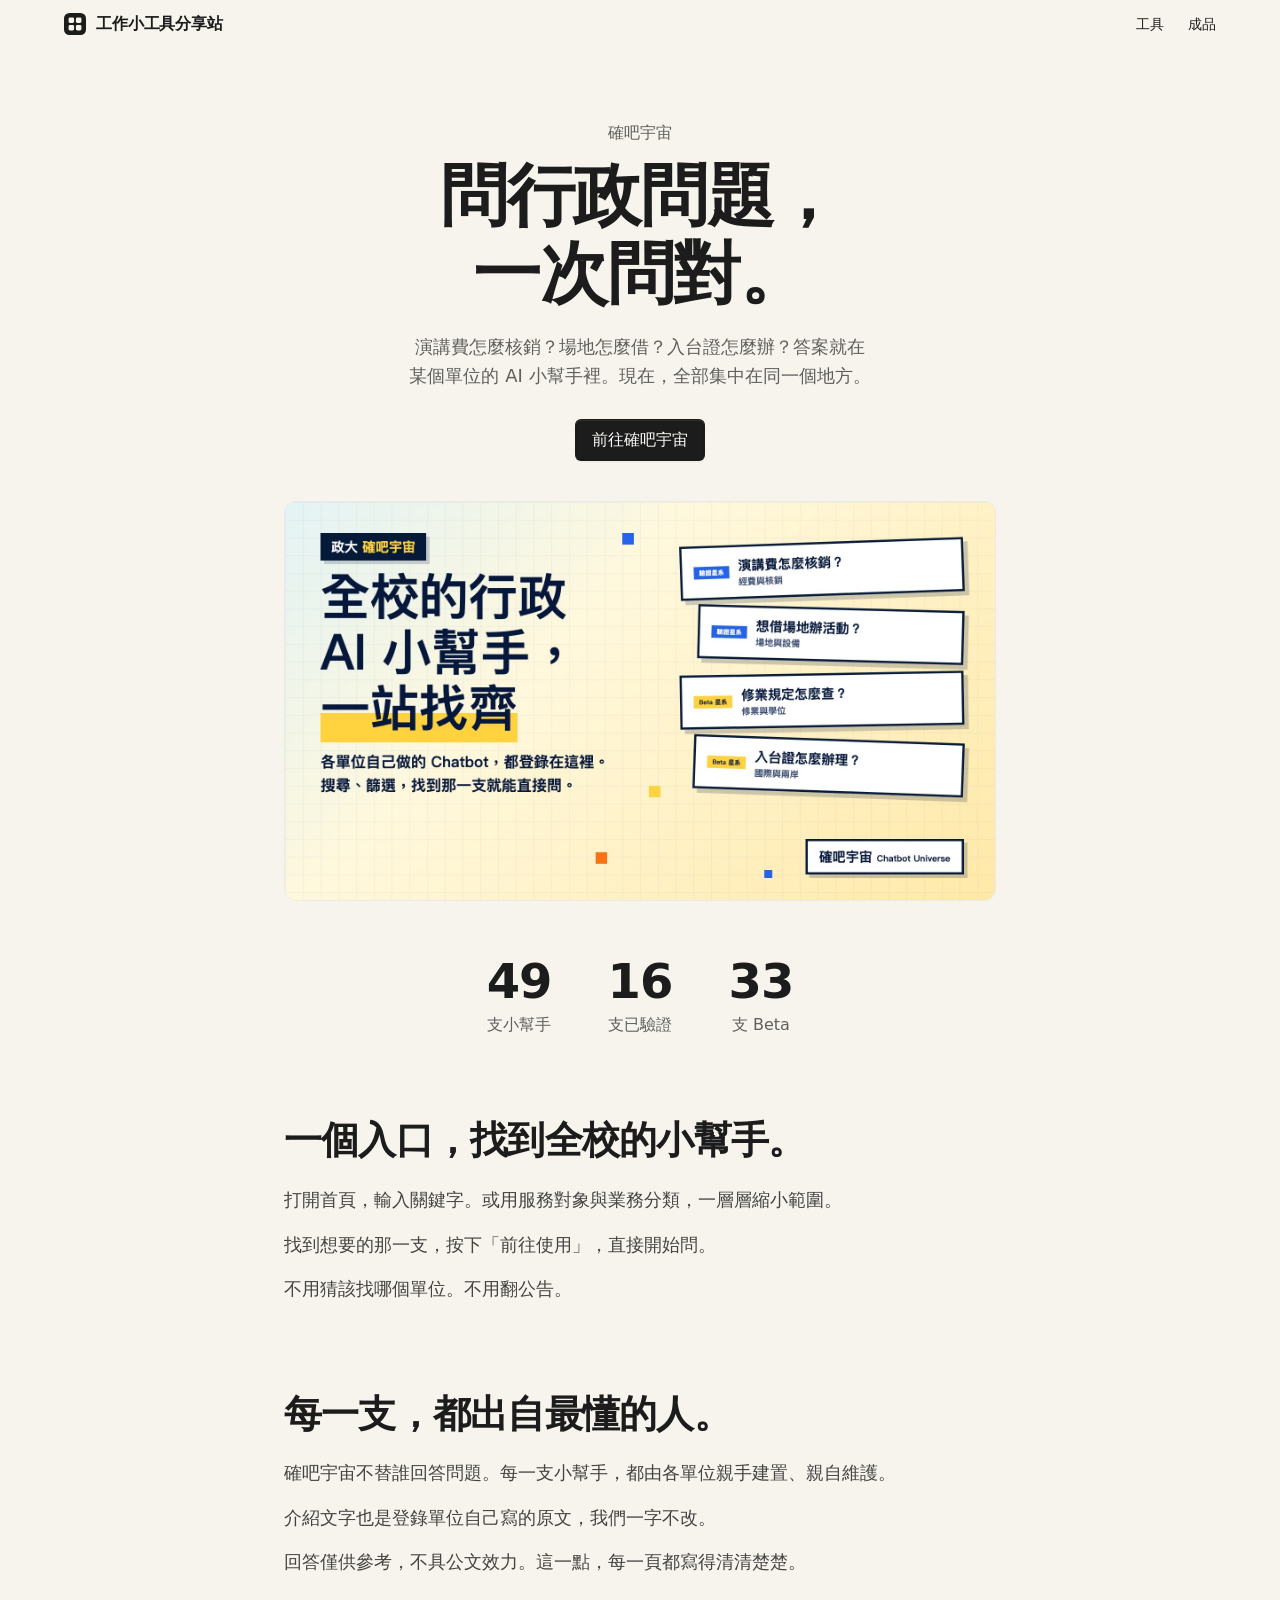
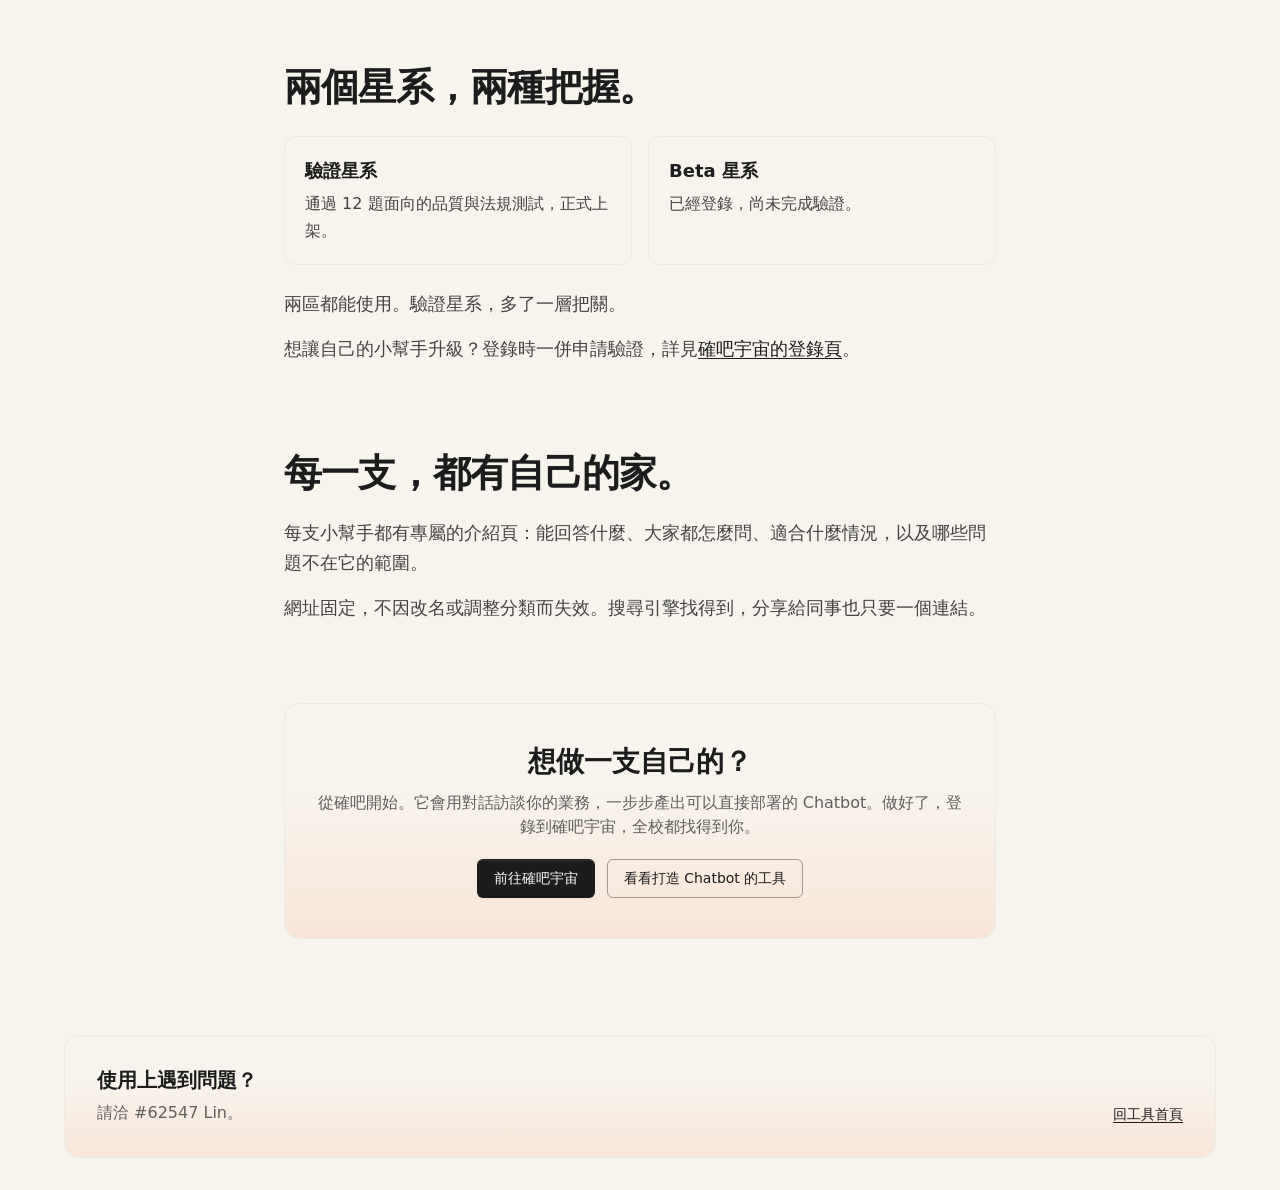
==== articles/queba-universe.html @ 94aa858b "Initial site: tool hub with showcase and articles Co-Authored-By: Claude Sonnet 5.5 <noreply@anthrop" ====
<!DOCTYPE html>
<html lang="zh-Hant-TW">
<head>
<meta charset="utf-8">
<meta name="viewport" content="width=device-width, initial-scale=1">
<title>確吧宇宙：問行政問題，一次問對</title>
<meta name="description" content="各單位做的行政 AI 小幫手，集中在同一個入口。搜尋、篩選，找到就能直接問。">
<meta name="theme-color" content="#f7f4ed">
<meta property="og:title" content="確吧宇宙：問行政問題，一次問對">
<meta property="og:description" content="各單位做的行政 AI 小幫手，集中在同一個入口。">
<meta property="og:image" content="../assets/queba-universe.jpg">
<link rel="icon" href="data:image/svg+xml,%3Csvg xmlns='http://www.w3.org/2000/svg' viewBox='0 0 32 32'%3E%3Crect width='32' height='32' rx='8' fill='%231c1c1c'/%3E%3Cg fill='%23f7f4ed'%3E%3Crect x='7' y='7' width='7' height='7' rx='2'/%3E%3Crect x='18' y='7' width='7' height='7' rx='2'/%3E%3Crect x='7' y='18' width='7' height='7' rx='2'/%3E%3Crect x='18' y='18' width='7' height='7' rx='2'/%3E%3C/g%3E%3C/svg%3E">
<link rel="stylesheet" href="../assets/style.css">
</head>
<body>
<header class="nav" id="nav">
  <div class="nav-in">
    <a class="brand" href="../index.html" aria-label="回到工具首頁">
      <svg viewBox="0 0 24 24" aria-hidden="true"><rect width="24" height="24" rx="6" fill="#1c1c1c"/><g fill="#f7f4ed"><rect x="5" y="5" width="6" height="6" rx="1.6"/><rect x="13" y="5" width="6" height="6" rx="1.6"/><rect x="5" y="13" width="6" height="6" rx="1.6"/><rect x="13" y="13" width="6" height="6" rx="1.6"/></g></svg>
      <span id="siteName">工作小工具分享站</span>
    </a>
    <nav class="nav-links" aria-label="頁面導覽">
      <a href="../index.html#tools">工具</a>
      <a href="../index.html#showcase">成品</a>
    </nav>
  </div>
</header>

<main class="art">
  <section class="art-hero">
    <p class="eyebrow">確吧宇宙</p>
    <h1>問行政問題，<br>一次問對。</h1>
    <p class="lead">演講費怎麼核銷？場地怎麼借？入台證怎麼辦？答案就在某個單位的 AI 小幫手裡。現在，全部集中在同一個地方。</p>
    <div class="btns">
      <a class="btn btn-primary btn-lg" data-track="open_universe" href="https://alifina-lin.github.io/chatbot-generator/" target="_blank" rel="noopener noreferrer">前往確吧宇宙</a>
    </div>
    <img class="art-img" src="../assets/queba-universe.jpg" width="1600" height="900" alt="確吧宇宙首頁示意：四張問題卡片，標示驗證星系與 Beta 星系。">
    <ul class="nums" aria-label="確吧宇宙現況">
      <li><b>49</b><span>支小幫手</span></li>
      <li><b>16</b><span>支已驗證</span></li>
      <li><b>33</b><span>支 Beta</span></li>
    </ul>
  </section>

  <section class="sec">
    <h2>一個入口，找到全校的小幫手。</h2>
    <p>打開首頁，輸入關鍵字。或用服務對象與業務分類，一層層縮小範圍。</p>
    <p>找到想要的那一支，按下「前往使用」，直接開始問。</p>
    <p>不用猜該找哪個單位。不用翻公告。</p>
  </section>

  <section class="sec">
    <h2>每一支，都出自最懂的人。</h2>
    <p>確吧宇宙不替誰回答問題。每一支小幫手，都由各單位親手建置、親自維護。</p>
    <p>介紹文字也是登錄單位自己寫的原文，我們一字不改。</p>
    <p>回答僅供參考，不具公文效力。這一點，每一頁都寫得清清楚楚。</p>
  </section>

  <section class="sec">
    <h2>兩個星系，兩種把握。</h2>
    <div class="pair">
      <div><strong>驗證星系</strong><p>通過 12 題面向的品質與法規測試，正式上架。</p></div>
      <div><strong>Beta 星系</strong><p>已經登錄，尚未完成驗證。</p></div>
    </div>
    <p>兩區都能使用。驗證星系，多了一層把關。</p>
    <p>想讓自己的小幫手升級？登錄時一併申請驗證，詳見<a href="https://alifina-lin.github.io/chatbot-generator/" target="_blank" rel="noopener noreferrer">確吧宇宙的登錄頁</a>。</p>
  </section>

  <section class="sec">
    <h2>每一支，都有自己的家。</h2>
    <p>每支小幫手都有專屬的介紹頁：能回答什麼、大家都怎麼問、適合什麼情況，以及哪些問題不在它的範圍。</p>
    <p>網址固定，不因改名或調整分類而失效。搜尋引擎找得到，分享給同事也只要一個連結。</p>
  </section>

  <section class="art-end">
    <h2>想做一支自己的？</h2>
    <p>從確吧開始。它會用對話訪談你的業務，一步步產出可以直接部署的 Chatbot。做好了，登錄到確吧宇宙，全校都找得到你。</p>
    <div class="btns">
      <a class="btn btn-primary" data-track="open_universe" href="https://alifina-lin.github.io/chatbot-generator/" target="_blank" rel="noopener noreferrer">前往確吧宇宙</a>
      <a class="btn btn-ghost" href="../index.html#tools">看看打造 Chatbot 的工具</a>
    </div>
  </section>
</main>

<footer class="foot" id="contact">
  <div class="foot-card">
    <div>
      <h2>使用上遇到問題？</h2>
      <p id="contactLine"></p>
    </div>
    <div class="foot-r"><a href="../index.html">回工具首頁</a></div>
  </div>
</footer>

<script>
(() => {
  'use strict';
  fetch('../tools.json', { cache: 'no-cache' }).then((r) => r.json()).then((data) => {
    const site = data.site || {};
    if (site.contact) document.getElementById('contactLine').textContent = '請洽 ' + site.contact + '。';
    const id = site.ga4_measurement_id || '';
    if (!/^G-[A-Z0-9]{6,}$/i.test(id)) return;
    const s = document.createElement('script');
    s.async = true;
    s.src = 'https://www.googletagmanager.com/gtag/js?id=' + encodeURIComponent(id);
    document.head.appendChild(s);
    window.dataLayer = window.dataLayer || [];
    window.gtag = function () { window.dataLayer.push(arguments); };
    window.gtag('js', new Date());
    window.gtag('config', id);
    document.querySelectorAll('[data-track]').forEach((a) =>
      a.addEventListener('click', () => window.gtag('event', a.dataset.track, { page: 'queba-universe' })));
  }).catch(() => {});
})();
</script>
</body>
</html>
---- assets/style.css ----
/* ---------- Tokens (from DESIGN-lovable.md) ---------- */
:root{
  --cream:#f7f4ed;
  --ink:#1c1c1c;
  --paper:#fcfbf8;
  --muted:#5f5f5d;
  --body:rgba(28,28,28,.82);
  --line:#eceae4;
  --line-strong:rgba(28,28,28,.4);
  --tint:rgba(28,28,28,.04);
  --ring:rgba(59,130,246,.5);
  --focus-shadow:rgba(0,0,0,.1) 0 4px 12px;
  --inset:rgba(0,0,0,0) 0 0 0 0, rgba(0,0,0,0) 0 0 0 0, rgba(255,255,255,.2) 0 .5px 0 0 inset, rgba(0,0,0,.2) 0 0 0 .5px inset, rgba(0,0,0,.05) 0 1px 2px 0;
  /* Camera Plain 是 Lovable 自家字型，這裡改用支援繁體中文的系統字型 */
  --font:"PingFang TC","Noto Sans TC","Microsoft JhengHei","Heiti TC",ui-sans-serif,system-ui,-apple-system,"Segoe UI",sans-serif;
  --wrap:1200px;
  --gap-section:80px;
}
*{box-sizing:border-box}
html{scroll-padding-top:72px}
@media (prefers-reduced-motion:no-preference){html{scroll-behavior:smooth}}
body{margin:0;background:var(--cream);color:var(--ink);font:400 16px/1.5 var(--font);-webkit-font-smoothing:antialiased}
[hidden]{display:none!important}
a{color:var(--ink);text-decoration:underline;text-underline-offset:3px}
button{font:inherit;color:inherit}
:focus-visible{outline:2px solid var(--ring);outline-offset:2px}
.sr{position:absolute;width:1px;height:1px;overflow:hidden;clip:rect(0 0 0 0);white-space:nowrap}

/* ---------- Nav ---------- */
.nav{position:sticky;top:0;z-index:20;background:rgba(247,244,237,.9);-webkit-backdrop-filter:blur(8px);backdrop-filter:blur(8px);border-bottom:1px solid transparent;transition:border-color .2s}
.nav.scrolled{border-bottom-color:var(--line)}
.nav-in{max-width:var(--wrap);margin:0 auto;padding:12px 24px;display:flex;justify-content:space-between;align-items:center;gap:16px}
.brand{display:flex;align-items:center;gap:10px;font-weight:600;text-decoration:none;letter-spacing:-.01em}
.brand svg{width:22px;height:22px;flex:none}
.nav-links{display:flex;gap:24px;font-size:14px}
.nav-links a{text-decoration:none}
.nav-links a:hover{text-decoration:underline}

/* ---------- Hero ---------- */
.hero{position:relative;isolation:isolate;overflow:hidden;padding:96px 24px 32px;text-align:center}
.hero::before{content:"";position:absolute;inset:-20% -10% 0;z-index:-1;
  background:
    radial-gradient(45% 50% at 18% 28%, rgba(255,150,130,.28), rgba(255,150,130,.10) 45%, transparent 100%),
    radial-gradient(42% 48% at 82% 20%, rgba(255,196,110,.26), rgba(255,196,110,.09) 45%, transparent 100%),
    radial-gradient(50% 55% at 55% 70%, rgba(140,170,255,.18), rgba(140,170,255,.06) 50%, transparent 100%);
  -webkit-mask-image:linear-gradient(#000 40%, transparent 95%);mask-image:linear-gradient(#000 40%, transparent 95%)}
.hero h1{margin:0 auto;max-width:14em;font-size:clamp(1.875rem,1.2rem + 3.2vw,3.75rem);line-height:1.2;font-weight:600;letter-spacing:-.02em;text-wrap:balance}
.lead{margin:20px auto 0;max-width:30em;font-size:18px;line-height:1.6;color:var(--muted);text-wrap:balance}
.hero-cta{margin-top:32px}
.stats{display:flex;justify-content:center;flex-wrap:wrap;gap:24px 56px;margin-top:64px}
.stat-n{font-size:48px;line-height:1;font-weight:600;letter-spacing:-.02em}
.stat-l{margin-top:8px;color:var(--muted)}

/* ---------- Buttons ---------- */
.btn{display:inline-flex;align-items:center;gap:6px;padding:8px 16px;border-radius:6px;font-size:14px;line-height:1.5;text-decoration:none;cursor:pointer;border:1px solid transparent;transition:opacity .15s,box-shadow .15s,border-color .15s}
.btn:active{opacity:.8}
.btn:focus-visible{box-shadow:var(--focus-shadow)}
.btn-primary{background:var(--ink);color:var(--paper);box-shadow:var(--inset)}
.btn-ghost{background:transparent;color:var(--ink);border-color:var(--line-strong)}
.btn-lg{font-size:16px}
.btn-text{padding:8px 4px;background:none;border:0;color:var(--ink);text-decoration:underline;text-underline-offset:3px}
.btn-text svg{width:14px;height:14px;transition:transform .2s}
.btn-text[aria-expanded="true"] svg{transform:rotate(180deg)}

/* ---------- Tools section ---------- */
.tools{max-width:var(--wrap);margin:0 auto;padding:0 24px}
.filters{display:grid;gap:12px}
.fgroup{display:flex;flex-wrap:wrap;align-items:center;gap:8px 16px}
.flabel{flex:none;min-width:2.5em;font-size:14px;color:var(--muted)}
.pills{display:flex;flex-wrap:wrap;gap:8px}
.pill{padding:6px 14px;border-radius:9999px;border:1px solid var(--line);background:var(--cream);font-size:14px;line-height:1.5;cursor:pointer;transition:border-color .15s,background .15s}
.pill:hover{border-color:var(--line-strong)}
.pill[aria-pressed="true"]{background:var(--ink);border-color:var(--ink);color:var(--paper);box-shadow:var(--inset)}
.pill .n{margin-left:6px;color:var(--muted)}
.pill[aria-pressed="true"] .n{color:rgba(252,251,248,.6)}
.resultbar{display:flex;justify-content:space-between;align-items:center;gap:16px;margin:28px 0 16px;min-height:32px;font-size:14px;color:var(--muted)}

.grid{display:grid;grid-template-columns:repeat(3,minmax(0,1fr));gap:20px;align-items:start}
.card{display:flex;flex-direction:column;padding:24px;background:var(--cream);border:1px solid var(--line);border-radius:12px;transition:border-color .15s}
.card:hover{border-color:var(--line-strong)}
.card-top{display:flex;justify-content:space-between;align-items:center;gap:12px;font-size:13px}
.tag{display:inline-flex;align-items:center;gap:6px;padding:2px 8px;border-radius:6px;background:var(--tint);color:var(--body)}
.tag svg{width:14px;height:14px;flex:none;fill:none;stroke:currentColor;stroke-width:1.6;stroke-linecap:round;stroke-linejoin:round}
.status{display:inline-flex;align-items:center;gap:6px;color:var(--muted)}
.dot{width:8px;height:8px;border-radius:50%;border:1.5px solid var(--ink)}
.dot.on{background:var(--ink)}
.card h3{margin:16px 0 8px;font-size:20px;line-height:1.25;font-weight:400}
.summary{margin:0;color:var(--muted);line-height:1.6}
.meta{display:grid;grid-template-columns:auto 1fr;gap:6px 12px;margin:16px 0 0;font-size:14px}
.meta dt{color:var(--muted)}
.meta dd{margin:0;color:var(--body)}
.note{margin:16px 0 0;padding:8px 12px;border-radius:8px;background:var(--tint);font-size:14px;color:var(--body)}
.actions{display:flex;flex-wrap:wrap;align-items:center;gap:8px;margin-top:20px}

.panel{display:grid;grid-template-rows:0fr;transition:grid-template-rows .25s ease}
.panel.open{grid-template-rows:1fr}
.panel>div{min-height:0;overflow:hidden}
.panel:not(.open)>div{visibility:hidden;transition:visibility 0s .25s}
.panel-in{margin-top:20px;padding-top:20px;border-top:1px solid var(--line)}
.plabel{margin:0 0 6px;font-size:14px;font-weight:600}
.panel-in p{margin:0;font-size:15px;line-height:1.6;color:var(--body)}
.panel-in ol{margin:0;padding-left:1.4em;font-size:15px;line-height:1.6;color:var(--body)}
.panel-in li+li{margin-top:6px}
.panel-in .block+.block{margin-top:20px}
.pmeta{display:grid;grid-template-columns:auto 1fr;gap:4px 12px;margin:20px 0 0;font-size:13px}
.pmeta dt{color:var(--muted)}
.pmeta dd{margin:0;color:var(--body)}

.empty{grid-column:1/-1;padding:48px 24px;border:1px dashed var(--line-strong);border-radius:12px;text-align:center;color:var(--muted)}
.empty p{margin:0 0 12px}
.error{max-width:36em;margin:0 auto;padding:32px;border:1px solid var(--line);border-radius:12px;line-height:1.6}
.error code{padding:1px 6px;border-radius:4px;background:var(--tint);font-size:14px}

/* ---------- Footer ---------- */
.foot{max-width:var(--wrap);margin:96px auto 32px;padding:0 24px}
.foot-card{display:flex;flex-wrap:wrap;justify-content:space-between;align-items:flex-end;gap:24px;padding:32px;border:1px solid var(--line);border-radius:16px;background:linear-gradient(180deg,var(--cream) 35%,rgba(255,190,160,.28) 100%)}
.foot h2{margin:0 0 8px;font-size:20px;line-height:1.25;font-weight:600}
.foot p{margin:0;color:var(--muted)}
.foot-r{font-size:14px;color:var(--muted);text-align:right}
.foot-r a{color:var(--ink)}

/* ---------- Responsive ---------- */
@media (max-width:1024px){
  .grid{grid-template-columns:repeat(2,minmax(0,1fr))}
}
@media (max-width:700px){
  :root{--gap-section:56px}
  .hero{padding:56px 20px 16px}
  .lead{font-size:16px}
  .stats{margin-top:48px;gap:20px 32px}
  .stat-n{font-size:40px}
  .tools,.foot{padding-left:20px;padding-right:20px}
  .nav-in{padding:12px 20px}
  .grid{grid-template-columns:minmax(0,1fr)}
  .foot{margin-top:64px}
  .foot-card{padding:24px}
  .foot-r{text-align:left}
}
@media (prefers-reduced-motion:reduce){
  *,*::before,*::after{transition:none!important}
}
.tools{margin-top:var(--gap-section)}

/* ---------- Showcase ---------- */
.showcase{max-width:var(--wrap);margin:var(--gap-section) auto 0;padding:0 24px}
.showcase h2{margin:0 0 8px;font-size:clamp(1.5rem,1.1rem + 1.6vw,2.25rem);line-height:1.25;font-weight:600;letter-spacing:-.02em}
.showcase .sub{margin:0 0 28px;color:var(--muted)}
.sgrid{display:grid;grid-template-columns:repeat(2,minmax(0,1fr));gap:20px}
.scard{position:relative;display:flex;flex-direction:column;background:var(--cream);border:1px solid var(--line);border-radius:12px;overflow:hidden;transition:border-color .15s}
.scard:hover{border-color:var(--line-strong)}
.scard img{display:block;width:100%;height:auto;aspect-ratio:16/9;object-fit:cover;background:var(--tint)}
.sbody{padding:20px 24px 24px}
.sbody h3{margin:0 0 6px;font-size:20px;line-height:1.3;font-weight:600}
.sbody h3 a{text-decoration:none}
.sbody h3 a::after{content:"";position:absolute;inset:0}
.sbody p{margin:0;color:var(--muted)}
.scard:focus-within{border-color:var(--line-strong)}
.scard a:focus-visible{outline:none}
.scard:focus-within{outline:2px solid var(--ring);outline-offset:2px}
@media (max-width:700px){.showcase{padding:0 20px}.sgrid{grid-template-columns:minmax(0,1fr)}}

/* ---------- Article ---------- */
.art{max-width:760px;margin:0 auto;padding:0 24px}
.art-hero{padding:72px 0 8px;text-align:center}
.art-hero .eyebrow{margin:0 0 12px;color:var(--muted)}
.art-hero h1{margin:0;font-size:clamp(2.25rem,1.4rem + 4vw,4.25rem);line-height:1.15;font-weight:600;letter-spacing:-.02em;text-wrap:balance}
.art-hero .lead{margin-top:20px}
.art-hero .btns{display:flex;flex-wrap:wrap;justify-content:center;gap:12px;margin-top:28px}
.art-img{display:block;width:100%;height:auto;aspect-ratio:16/9;object-fit:cover;margin:40px 0 0;border-radius:12px;border:1px solid var(--line)}
.nums{display:flex;flex-wrap:wrap;justify-content:center;gap:24px 56px;margin:56px 0 0;padding:0;list-style:none}
.nums b{display:block;font-size:48px;line-height:1;font-weight:600;letter-spacing:-.02em}
.nums span{display:block;margin-top:8px;color:var(--muted)}
.nums li{text-align:center}
.sec{padding:72px 0 0}
.sec h2{margin:0 0 20px;font-size:clamp(1.5rem,1.1rem + 1.8vw,2.375rem);line-height:1.25;font-weight:600;letter-spacing:-.02em;text-wrap:balance}
.sec p{margin:0 0 14px;font-size:18px;line-height:1.7;color:var(--body)}
.sec .pair{display:grid;grid-template-columns:repeat(2,minmax(0,1fr));gap:16px;margin:24px 0}
.sec .pair div{padding:20px;border:1px solid var(--line);border-radius:12px}
.sec .pair strong{display:block;margin-bottom:6px;font-size:18px}
.sec .pair p{margin:0;font-size:16px}
.art-end{margin:80px 0 0;padding:40px 32px;border:1px solid var(--line);border-radius:16px;text-align:center;background:linear-gradient(180deg,var(--cream) 35%,rgba(255,190,160,.28) 100%)}
.art-end h2{margin:0 0 12px;font-size:28px;line-height:1.25;font-weight:600}
.art-end p{margin:0 0 20px;color:var(--muted)}
.art-end .btns{display:flex;flex-wrap:wrap;justify-content:center;gap:12px}
@media (max-width:700px){.art{padding:0 20px}.art-hero{padding-top:48px}.sec{padding-top:56px}.sec p{font-size:17px}.sec .pair{grid-template-columns:minmax(0,1fr)}.nums b{font-size:40px}}

.gal{margin:28px 0 0;display:grid;gap:28px}
.gal figure{margin:0}
.gal img{display:block;width:100%;height:auto;aspect-ratio:16/9;object-fit:cover;border-radius:12px;border:1px solid var(--line)}
.gal figcaption{margin-top:10px;font-size:14px;color:var(--muted)}
.gal strong{color:var(--ink);font-weight:600}
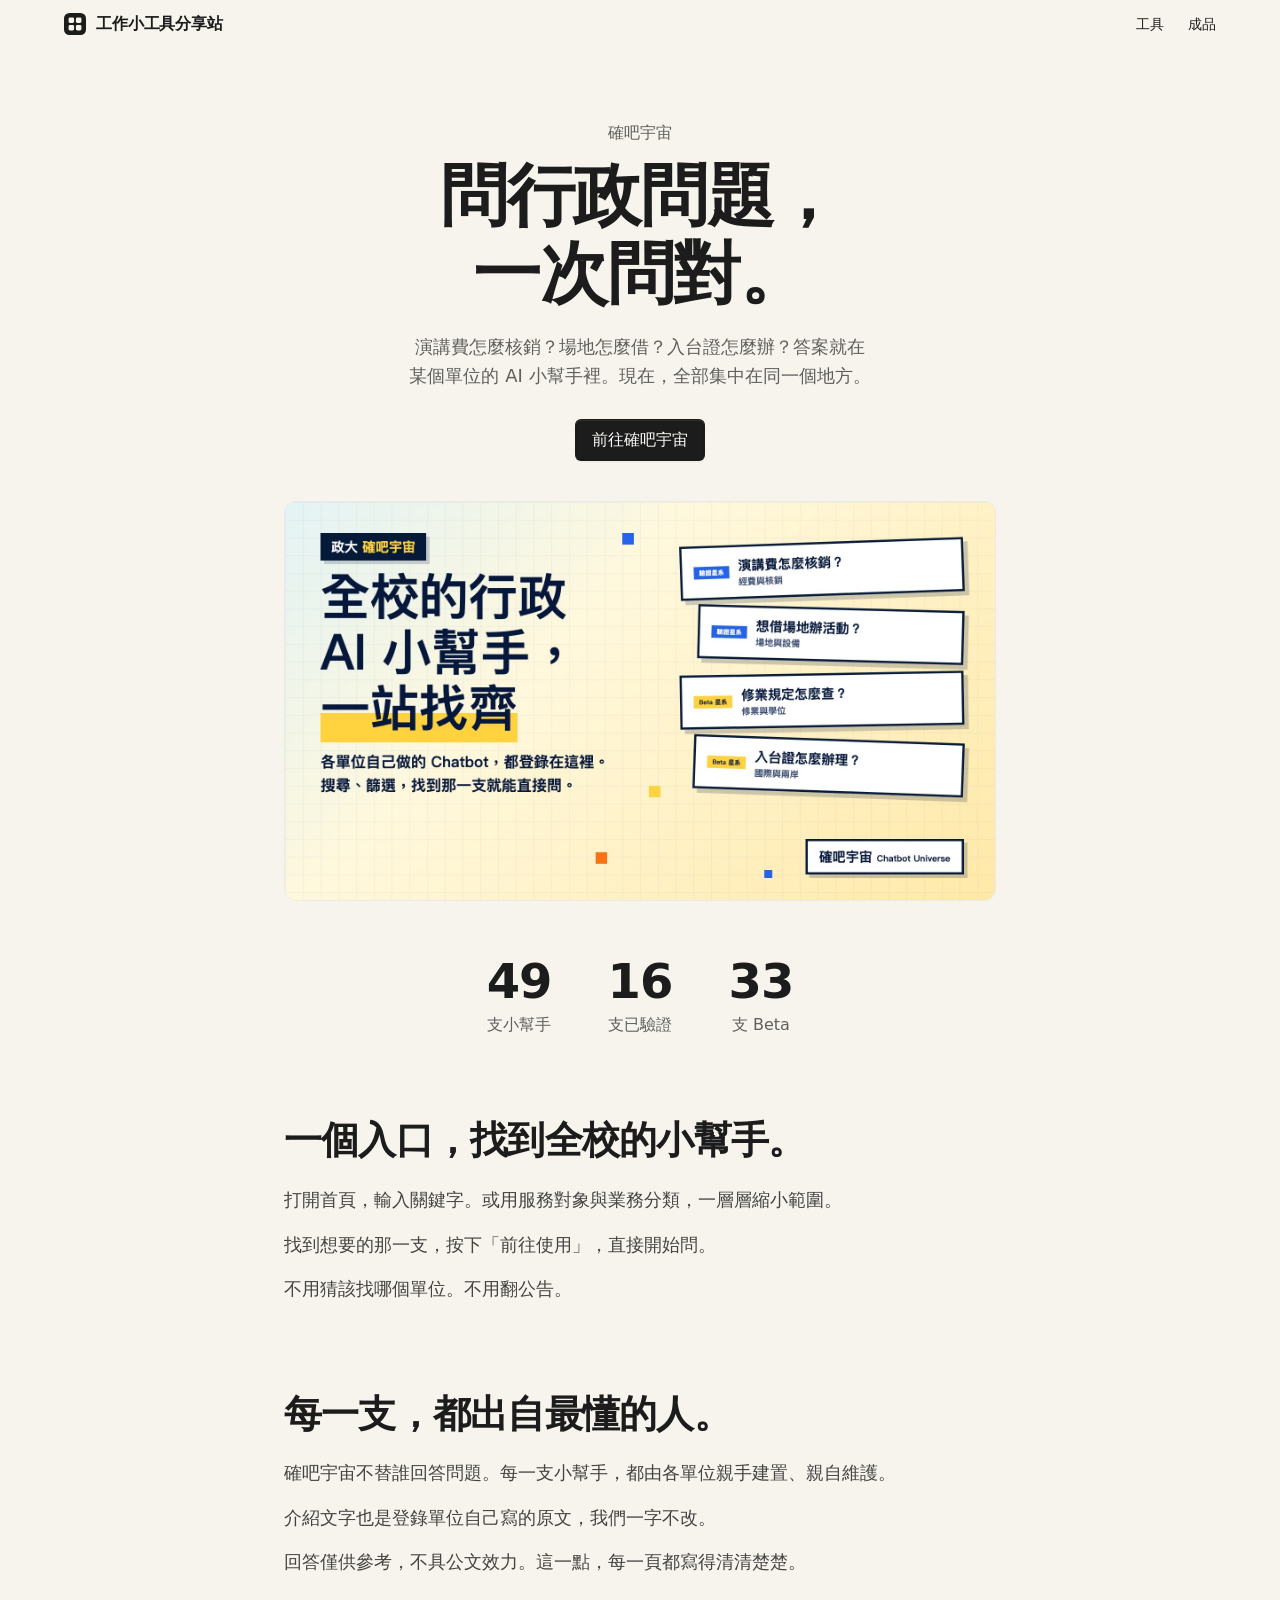
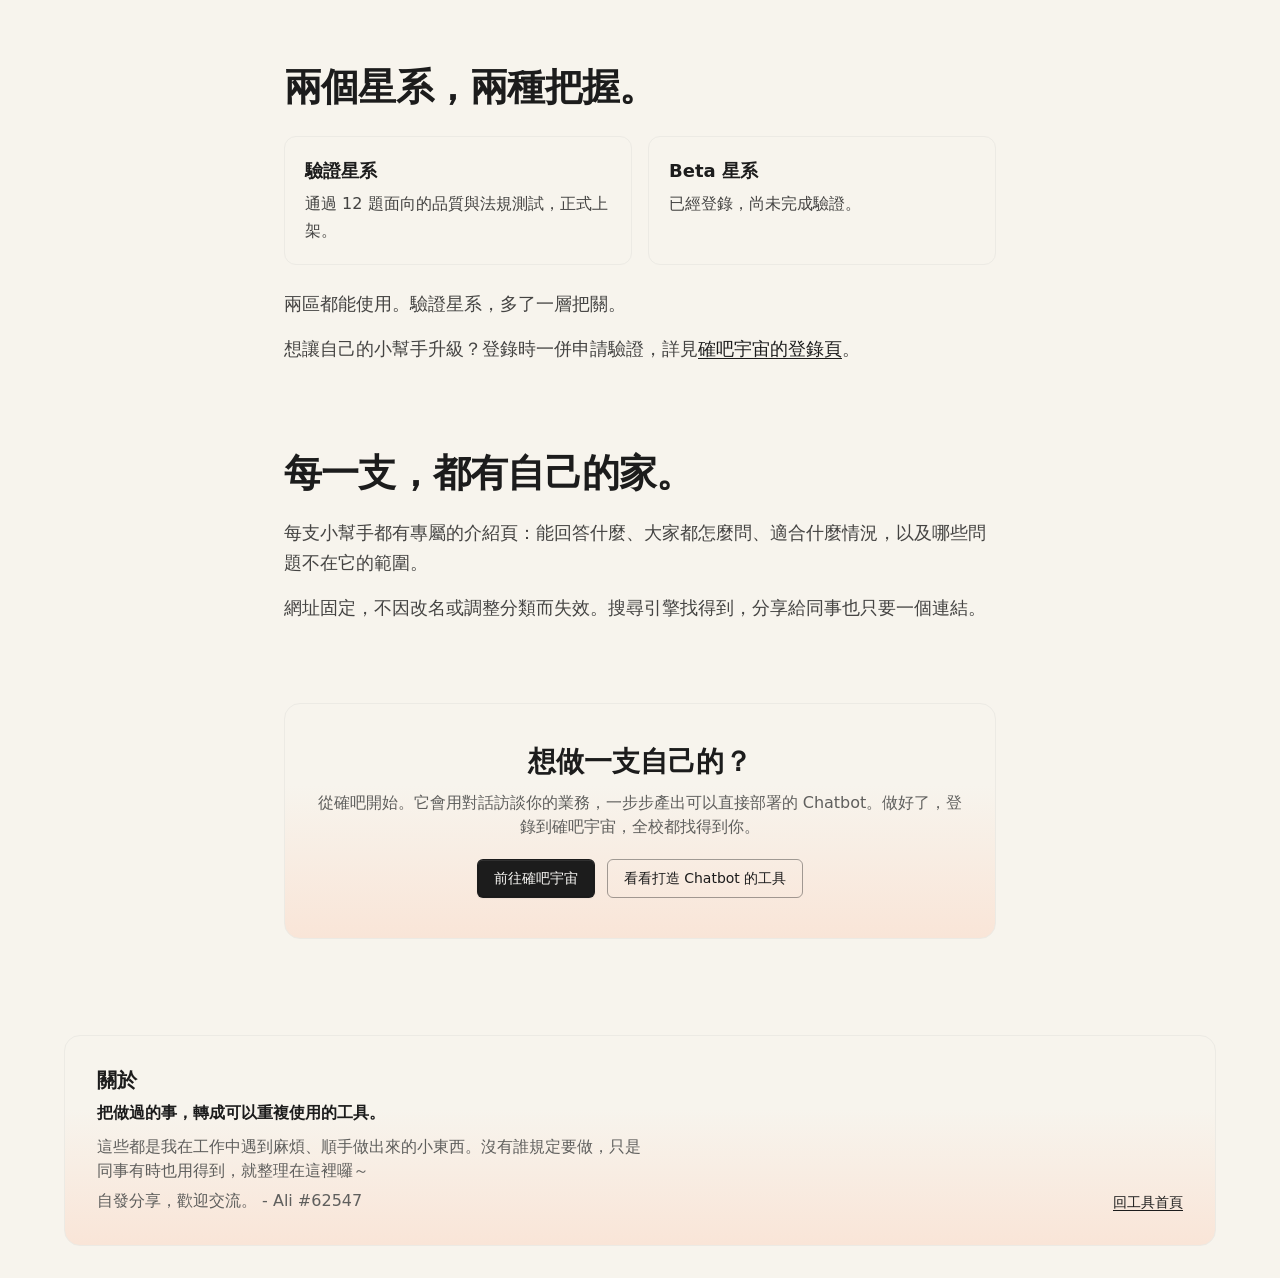
==== commit 414957ab: "Card art strip, simplified cards, About footer, date-only update stamp Co-Authored-By: Claude Sonnet" ====
--- a/articles/queba-universe.html
+++ b/articles/queba-universe.html
@@ -85,8 +85,8 @@
 <footer class="foot" id="contact">
   <div class="foot-card">
     <div>
-      <h2>使用上遇到問題？</h2>
-      <p id="contactLine"></p>
+      <h2>關於</h2>
+      <div id="aboutBody" class="about"></div>
     </div>
     <div class="foot-r"><a href="../index.html">回工具首頁</a></div>
   </div>
@@ -97,7 +97,8 @@
   'use strict';
   fetch('../tools.json', { cache: 'no-cache' }).then((r) => r.json()).then((data) => {
     const site = data.site || {};
-    if (site.contact) document.getElementById('contactLine').textContent = '請洽 ' + site.contact + '。';
+    const box = document.getElementById('aboutBody');
+    (site.about || []).forEach((t, i) => { const p = document.createElement('p'); if (i === 0) p.className = 'about-lead'; p.textContent = t; box.append(p); });
     const id = site.ga4_measurement_id || '';
     if (!/^G-[A-Z0-9]{6,}$/i.test(id)) return;
     const s = document.createElement('script');
--- a/assets/style.css
+++ b/assets/style.css
@@ -76,7 +76,10 @@
 .resultbar{display:flex;justify-content:space-between;align-items:center;gap:16px;margin:28px 0 16px;min-height:32px;font-size:14px;color:var(--muted)}
 
 .grid{display:grid;grid-template-columns:repeat(3,minmax(0,1fr));gap:20px;align-items:start}
-.card{display:flex;flex-direction:column;padding:24px;background:var(--cream);border:1px solid var(--line);border-radius:12px;transition:border-color .15s}
+.card{display:grid;grid-template-columns:minmax(0,1fr) minmax(0,4fr);overflow:hidden;background:var(--cream);border:1px solid var(--line);border-radius:12px;transition:border-color .15s}
+.card-body{display:flex;flex-direction:column;min-width:0;padding:24px}
+.cardart{position:relative;overflow:hidden}
+.cardart svg{position:absolute;top:50%;left:50%;transform:translate(-50%,-50%);height:min(80%,192px);width:auto;aspect-ratio:1;fill:none;stroke:rgba(255,255,255,.6);stroke-width:.8;stroke-linecap:round;stroke-linejoin:round}
 .card:hover{border-color:var(--line-strong)}
 .card-top{display:flex;justify-content:space-between;align-items:center;gap:12px;font-size:13px}
 .tag{display:inline-flex;align-items:center;gap:6px;padding:2px 8px;border-radius:6px;background:var(--tint);color:var(--body)}
@@ -189,3 +192,15 @@
 .gal img{display:block;width:100%;height:auto;aspect-ratio:16/9;object-fit:cover;border-radius:12px;border:1px solid var(--line)}
 .gal figcaption{margin-top:10px;font-size:14px;color:var(--muted)}
 .gal strong{color:var(--ink);font-weight:600}
+
+/* 載體篩選降為次要：小字、無外框，選中時才有底線 */
+.fgroup.minor .flabel{font-size:13px}
+.fgroup.minor .pills{gap:4px 14px}
+.fgroup.minor .pill{padding:2px 0;border:0;border-bottom:1.5px solid transparent;border-radius:0;background:none;font-size:13px;color:var(--muted);box-shadow:none}
+.fgroup.minor .pill:hover{border-color:var(--line-strong)}
+.fgroup.minor .pill[aria-pressed="true"]{background:none;color:var(--ink);border-bottom-color:var(--ink);box-shadow:none}
+.fgroup.minor .pill .n,.fgroup.minor .pill[aria-pressed="true"] .n{color:var(--muted);margin-left:4px}
+
+.about{max-width:34em}
+.about p+p{margin-top:6px}
+.foot .about-lead{margin-bottom:10px;color:var(--ink);font-weight:600}
